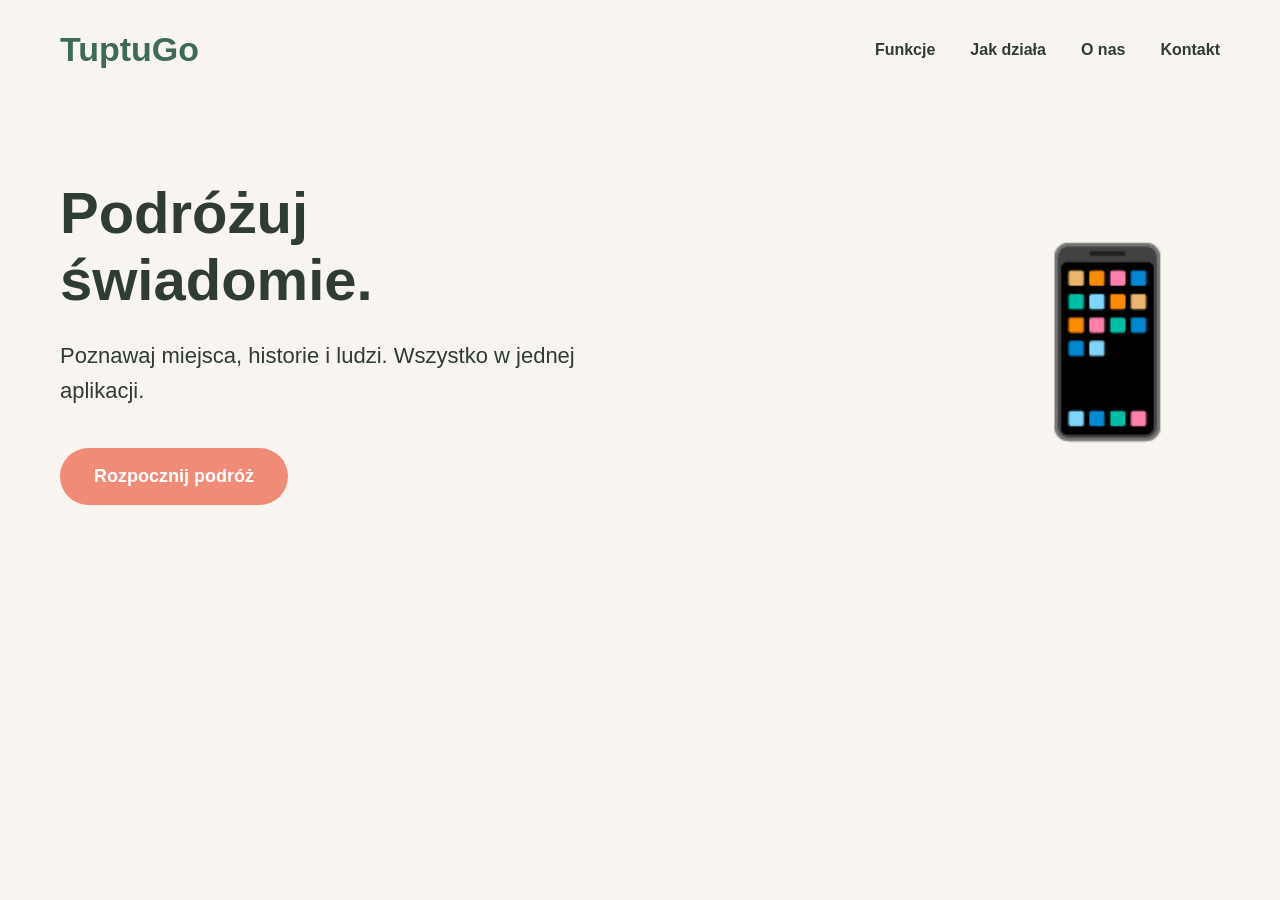
==== index.html @ b32001aa "Pierwszy ekran TuptuGo" ====
<!DOCTYPE html>
<html lang="pl">
<head>
    <meta charset="UTF-8">
    <meta name="viewport" content="width=device-width, initial-scale=1.0">
    <title>TuptuGo</title>

    <link rel="stylesheet" href="style.css">
</head>

<body>

<header>
    <div class="logo">
        TuptuGo
    </div>

    <nav>
        <a href="#">Funkcje</a>
        <a href="#">Jak działa</a>
        <a href="#">O nas</a>
        <a href="#">Kontakt</a>
    </nav>
</header>

<section class="hero">

    <div class="hero-text">

        <h1>Podróżuj świadomie.</h1>

        <p>
            Poznawaj miejsca, historie i ludzi.
            Wszystko w jednej aplikacji.
        </p>

        <button id="startBtn">
            Rozpocznij podróż
        </button>

    </div>

    <div class="hero-phone">

        📱

    </div>

</section>

<script src="app.js"></script>

</body>
</html>
---- style.css ----
*{
    margin:0;
    padding:0;
    box-sizing:border-box;
}

body{
    font-family:Arial, Helvetica, sans-serif;
    background:#F8F5F0;
    color:#2F3B35;
}

header{
    display:flex;
    justify-content:space-between;
    align-items:center;
    padding:30px 60px;
}

.logo{
    font-size:34px;
    font-weight:700;
    color:#3E6A56;
}

nav{
    display:flex;
    gap:35px;
}

nav a{
    text-decoration:none;
    color:#2F3B35;
    font-weight:600;
}

.hero{
    display:flex;
    justify-content:space-between;
    align-items:center;
    padding:80px 60px;
}

.hero-text{
    max-width:520px;
}

.hero-text h1{
    font-size:58px;
    margin-bottom:25px;
}

.hero-text p{
    font-size:22px;
    line-height:1.6;
    margin-bottom:40px;
}

button{
    background:#F08B77;
    color:white;
    border:none;
    padding:18px 34px;
    border-radius:999px;
    font-size:18px;
    font-weight:600;
    cursor:pointer;
}

.hero-phone{
    font-size:180px;
}
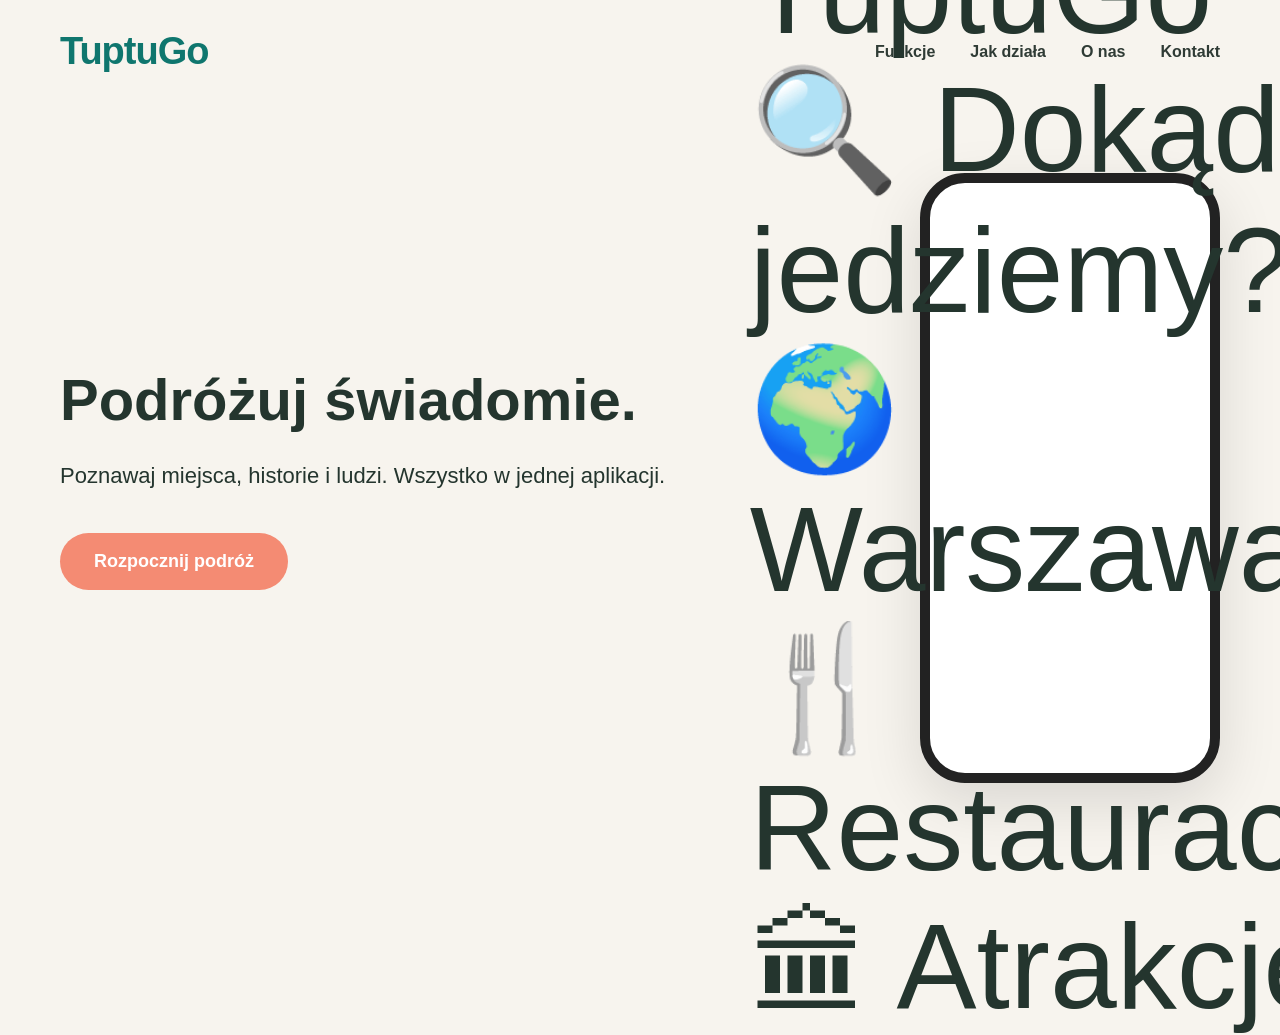
==== commit 92d005f2: "Dodano makietę ekranu aplikacji" ====
--- a/index.html
+++ b/index.html
@@ -42,9 +42,31 @@
 
     <div class="hero-phone">
 
-        📱
+    <div class="phone-screen">
+
+        <div class="phone-header">
+            TuptuGo
+        </div>
+
+        <div class="search-box">
+            🔍 Dokąd jedziemy?
+        </div>
+
+        <div class="trip-card">
+            🌍 Warszawa
+        </div>
+
+        <div class="trip-card">
+            🍴 Restauracje
+        </div>
+
+        <div class="trip-card">
+            🏛 Atrakcje
+        </div>
 
     </div>
+
+</div>
 
 </section>
 
--- a/style.css
+++ b/style.css
@@ -5,9 +5,9 @@
 }
 
 body{
-    font-family:Arial, Helvetica, sans-serif;
-    background:#F8F5F0;
-    color:#2F3B35;
+    font-family:Inter, Arial, Helvetica, sans-serif;
+    background:#F7F4EE;
+    color:#24352E;
 }
 
 header{
@@ -18,9 +18,10 @@
 }
 
 .logo{
-    font-size:34px;
-    font-weight:700;
-    color:#3E6A56;
+    font-size:38px;
+    font-weight:800;
+    color:#0F766E;
+    letter-spacing:-1px;
 }
 
 nav{
@@ -35,14 +36,26 @@
 }
 
 .hero{
+
     display:flex;
     justify-content:space-between;
     align-items:center;
-    padding:80px 60px;
+
+    max-width:1400px;
+
+    margin:auto;
+
+    padding:70px 60px;
+
+    gap:120px;
+
+}
 }
 
 .hero-text{
-    max-width:520px;
+
+    max-width:560px;
+
 }
 
 .hero-text h1{
@@ -57,7 +70,7 @@
 }
 
 button{
-    background:#F08B77;
+    background:#F48B73;
     color:white;
     border:none;
     padding:18px 34px;
@@ -68,5 +81,22 @@
 }
 
 .hero-phone{
-    font-size:180px;
+    width:300px;
+    height:610px;
+
+    background:white;
+
+    border-radius:45px;
+
+    box-shadow:0 20px 60px rgba(0,0,0,.12);
+
+    border:10px solid #222;
+
+    display:flex;
+
+    align-items:center;
+
+    justify-content:center;
+
+    font-size:120px;
 }
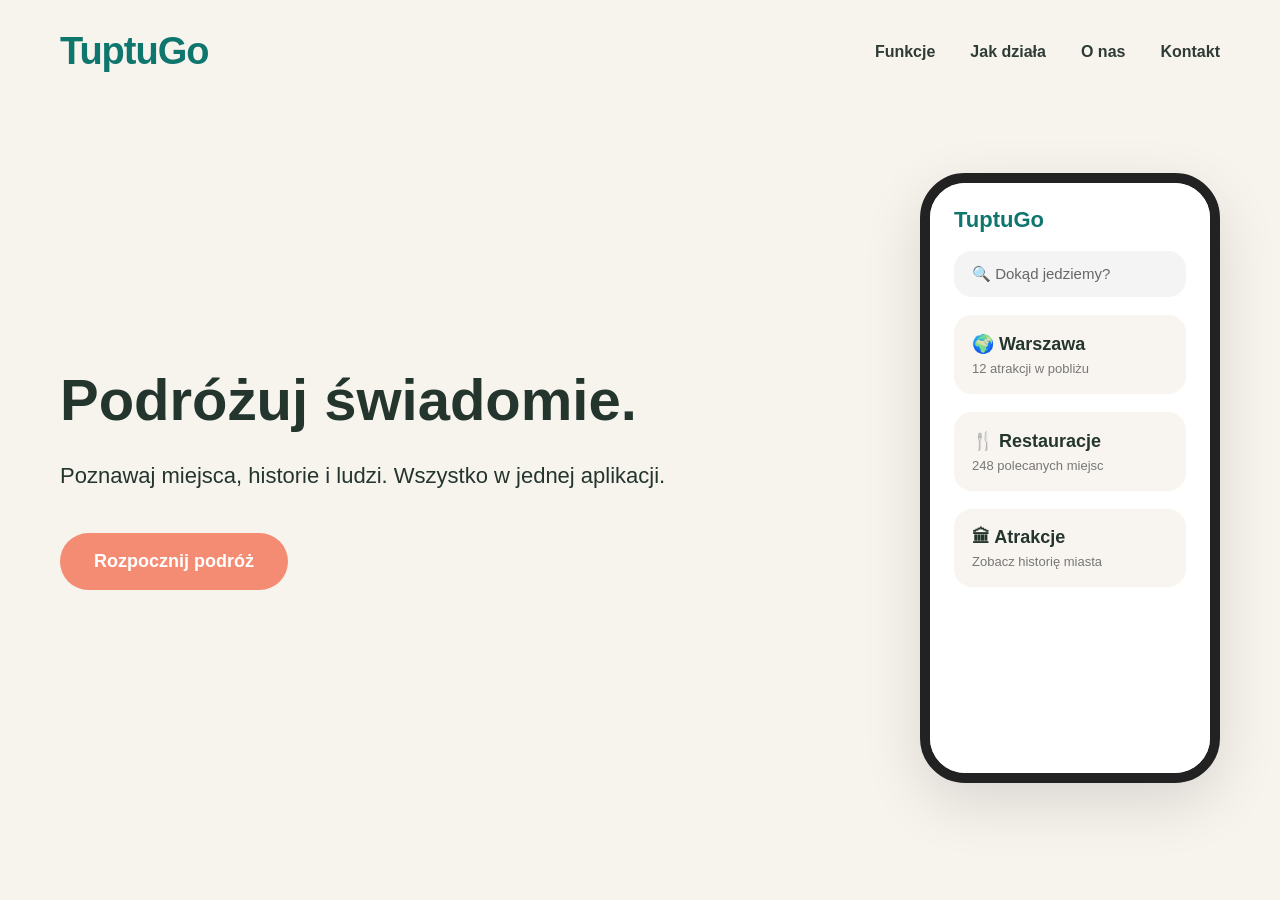
==== commit 575e663b: "Dodano opisy kart na ekranie aplikacji" ====
--- a/index.html
+++ b/index.html
@@ -53,16 +53,19 @@
         </div>
 
         <div class="trip-card">
-            🌍 Warszawa
-        </div>
+    🌍 Warszawa
+    <small>12 atrakcji w pobliżu</small>
+</div>
 
-        <div class="trip-card">
-            🍴 Restauracje
-        </div>
+<div class="trip-card">
+    🍴 Restauracje
+    <small>248 polecanych miejsc</small>
+</div>
 
-        <div class="trip-card">
-            🏛 Atrakcje
-        </div>
+<div class="trip-card">
+    🏛 Atrakcje
+    <small>Zobacz historię miasta</small>
+</div>
 
     </div>
 
--- a/style.css
+++ b/style.css
@@ -99,4 +99,44 @@
     justify-content:center;
 
     font-size:120px;
+}
+.phone-screen{
+    width:100%;
+    height:100%;
+    background:white;
+    border-radius:35px;
+    padding:24px;
+    display:flex;
+    flex-direction:column;
+    gap:18px;
+    overflow:hidden;
+}
+
+.phone-header{
+    font-size:22px;
+    font-weight:700;
+    color:#0F766E;
+}
+
+.search-box{
+    background:#F4F4F4;
+    border-radius:18px;
+    padding:14px 18px;
+    color:#666;
+    font-size:15px;
+}
+
+.trip-card{
+    background:#F8F5F0;
+    border-radius:18px;
+    padding:18px;
+    font-size:18px;
+    font-weight:600;
+}
+.trip-card small{
+    display:block;
+    margin-top:6px;
+    font-size:13px;
+    color:#777;
+    font-weight:400;
 }
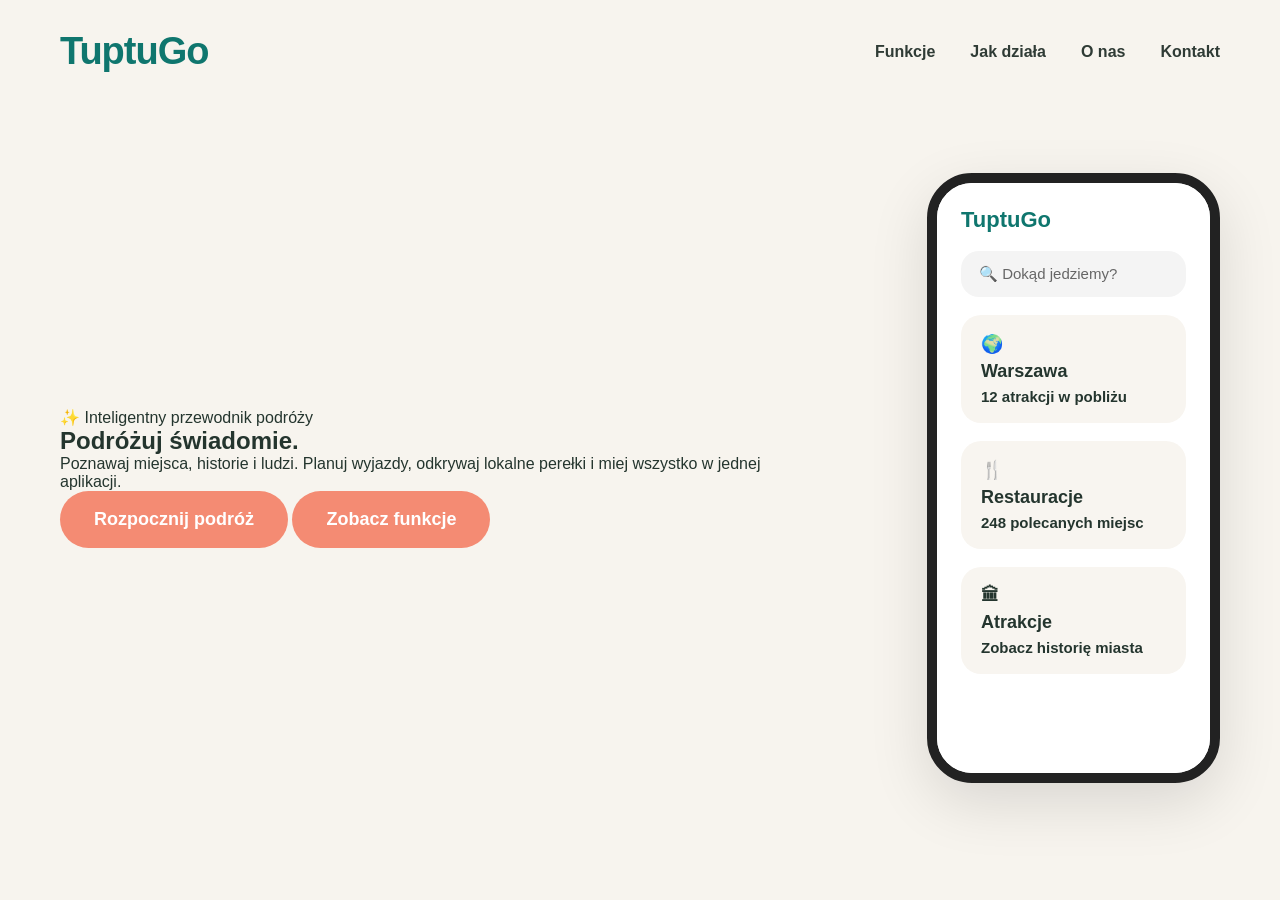
==== commit 3aa97732: "Przebudowano sekcję główną strony" ====
--- a/index.html
+++ b/index.html
@@ -25,51 +25,65 @@
 
 <section class="hero">
 
-    <div class="hero-text">
+    <div class="hero-left">
 
-        <h1>Podróżuj świadomie.</h1>
+        <span class="badge">
+            ✨ Inteligentny przewodnik podróży
+        </span>
+
+        <h1>
+            Podróżuj świadomie.
+        </h1>
 
         <p>
             Poznawaj miejsca, historie i ludzi.
-            Wszystko w jednej aplikacji.
+            Planuj wyjazdy, odkrywaj lokalne perełki i miej wszystko w jednej aplikacji.
         </p>
 
-        <button id="startBtn">
-            Rozpocznij podróż
-        </button>
+        <div class="hero-buttons">
+
+            <button id="startBtn">
+                Rozpocznij podróż
+            </button>
+
+            <button class="secondary-btn">
+                Zobacz funkcje
+            </button>
+
+        </div>
 
     </div>
 
     <div class="hero-phone">
 
-    <div class="phone-screen">
+        <div class="phone-screen">
 
-        <div class="phone-header">
-            TuptuGo
+            <div class="phone-header">
+                TuptuGo
+            </div>
+
+            <div class="search-box">
+                🔍 Dokąd jedziemy?
+            </div>
+
+            <div class="trip-card">
+                🌍 <strong>Warszawa</strong>
+                <small>12 atrakcji w pobliżu</small>
+            </div>
+
+            <div class="trip-card">
+                🍴 <strong>Restauracje</strong>
+                <small>248 polecanych miejsc</small>
+            </div>
+
+            <div class="trip-card">
+                🏛 <strong>Atrakcje</strong>
+                <small>Zobacz historię miasta</small>
+            </div>
+
         </div>
 
-        <div class="search-box">
-            🔍 Dokąd jedziemy?
-        </div>
-
-        <div class="trip-card">
-    🌍 Warszawa
-    <small>12 atrakcji w pobliżu</small>
-</div>
-
-<div class="trip-card">
-    🍴 Restauracje
-    <small>248 polecanych miejsc</small>
-</div>
-
-<div class="trip-card">
-    🏛 Atrakcje
-    <small>Zobacz historię miasta</small>
-</div>
-
     </div>
-
-</div>
 
 </section>
 
--- a/style.css
+++ b/style.css
@@ -128,15 +128,29 @@
 
 .trip-card{
     background:#F8F5F0;
-    border-radius:18px;
-    padding:18px;
+    border-radius:20px;
+    padding:18px 20px;
+
+    display:flex;
+    flex-direction:column;
+
+    gap:6px;
+
     font-size:18px;
     font-weight:600;
+
+    transition:.25s;
+}
+
+.trip-card:hover{
+    transform:translateY(-3px);
+    box-shadow:0 10px 25px rgba(0,0,0,.08);
+}
 }
 .trip-card small{
-    display:block;
-    margin-top:6px;
     font-size:13px;
-    color:#777;
-    font-weight:400;
+    color:#7B7B7B;
+    font-weight:500;
+    line-height:1.4;
+}
 }
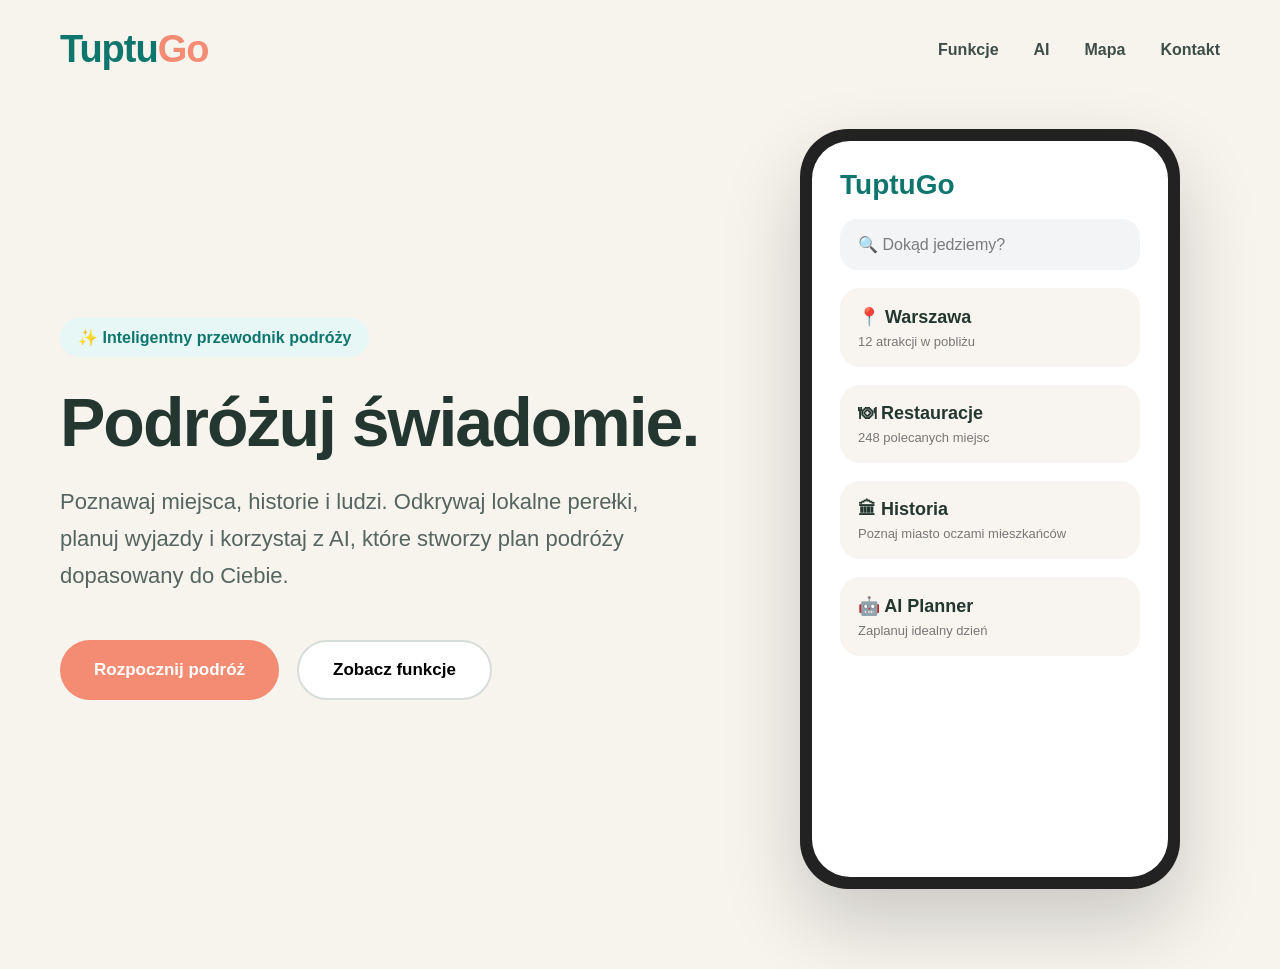
==== commit df3ac0c7: "Hero v2 – nowy ekran główny TuptuGo" ====
--- a/index.html
+++ b/index.html
@@ -1,35 +1,49 @@
 <!DOCTYPE html>
 <html lang="pl">
+
 <head>
+
     <meta charset="UTF-8">
+
     <meta name="viewport" content="width=device-width, initial-scale=1.0">
+
     <title>TuptuGo</title>
 
     <link rel="stylesheet" href="style.css">
+
 </head>
 
 <body>
 
 <header>
+
     <div class="logo">
-        TuptuGo
+
+        <span style="color:#0F766E;">Tuptu</span><span style="color:#F48B73;">Go</span>
+
     </div>
 
     <nav>
+
         <a href="#">Funkcje</a>
-        <a href="#">Jak działa</a>
-        <a href="#">O nas</a>
+
+        <a href="#">AI</a>
+
+        <a href="#">Mapa</a>
+
         <a href="#">Kontakt</a>
+
     </nav>
+
 </header>
 
 <section class="hero">
 
     <div class="hero-left">
 
-        <span class="badge">
+        <div class="badge">
             ✨ Inteligentny przewodnik podróży
-        </span>
+        </div>
 
         <h1>
             Podróżuj świadomie.
@@ -37,7 +51,8 @@
 
         <p>
             Poznawaj miejsca, historie i ludzi.
-            Planuj wyjazdy, odkrywaj lokalne perełki i miej wszystko w jednej aplikacji.
+            Odkrywaj lokalne perełki, planuj wyjazdy i korzystaj z AI,
+            które stworzy plan podróży dopasowany do Ciebie.
         </p>
 
         <div class="hero-buttons">
@@ -67,18 +82,23 @@
             </div>
 
             <div class="trip-card">
-                🌍 <strong>Warszawa</strong>
+                <strong>📍 Warszawa</strong>
                 <small>12 atrakcji w pobliżu</small>
             </div>
 
             <div class="trip-card">
-                🍴 <strong>Restauracje</strong>
+                <strong>🍽 Restauracje</strong>
                 <small>248 polecanych miejsc</small>
             </div>
 
             <div class="trip-card">
-                🏛 <strong>Atrakcje</strong>
-                <small>Zobacz historię miasta</small>
+                <strong>🏛 Historia</strong>
+                <small>Poznaj miasto oczami mieszkańców</small>
+            </div>
+
+            <div class="trip-card">
+                <strong>🤖 AI Planner</strong>
+                <small>Zaplanuj idealny dzień</small>
             </div>
 
         </div>
@@ -90,4 +110,5 @@
 <script src="app.js"></script>
 
 </body>
+
 </html>
--- a/style.css
+++ b/style.css
@@ -1,3 +1,7 @@
+/* =========================
+   TuptuGo Hero v2
+========================= */
+
 *{
     margin:0;
     padding:0;
@@ -5,152 +9,314 @@
 }
 
 body{
-    font-family:Inter, Arial, Helvetica, sans-serif;
+
+    font-family:Inter,Arial,sans-serif;
+
     background:#F7F4EE;
-    color:#24352E;
+
+    color:#23362F;
+
+}
+
+a{
+    text-decoration:none;
+    color:inherit;
+}
+
+button{
+    font-family:inherit;
 }
 
 header{
-    display:flex;
+
+    width:100%;
+
+    max-width:1400px;
+
+    margin:auto;
+
+    padding:28px 60px;
+
+    display:flex;
+
     justify-content:space-between;
+
     align-items:center;
-    padding:30px 60px;
+
 }
 
 .logo{
+
     font-size:38px;
+
     font-weight:800;
-    color:#0F766E;
+
+    color:#0F766E;
+
     letter-spacing:-1px;
+
 }
 
 nav{
-    display:flex;
+
+    display:flex;
+
     gap:35px;
+
 }
 
 nav a{
-    text-decoration:none;
-    color:#2F3B35;
+
     font-weight:600;
+
+    color:#3F4D48;
+
+    transition:.25s;
+
+}
+
+nav a:hover{
+
+    color:#0F766E;
+
 }
 
 .hero{
 
-    display:flex;
-    justify-content:space-between;
+    width:100%;
+
+    max-width:1400px;
+
+    margin:auto;
+
+    min-height:calc(100vh - 90px);
+
+    display:grid;
+
+    grid-template-columns:1fr 420px;
+
     align-items:center;
 
-    max-width:1400px;
-
-    margin:auto;
-
-    padding:70px 60px;
-
-    gap:120px;
-
-}
-}
-
-.hero-text{
-
-    max-width:560px;
-
-}
-
-.hero-text h1{
-    font-size:58px;
-    margin-bottom:25px;
-}
-
-.hero-text p{
+    gap:80px;
+
+    padding:30px 60px 80px;
+
+}
+
+.hero-left{
+
+    display:flex;
+
+    flex-direction:column;
+
+}
+
+.badge{
+
+    display:inline-flex;
+
+    align-items:center;
+
+    width:max-content;
+
+    padding:10px 18px;
+
+    border-radius:999px;
+
+    background:#E7F7F5;
+
+    color:#0F766E;
+
+    font-weight:700;
+
+    margin-bottom:30px;
+
+}
+
+.hero-left h1{
+
+    font-size:68px;
+
+    line-height:1.05;
+
+    margin-bottom:24px;
+
+    letter-spacing:-2px;
+
+}
+
+.hero-left p{
+
     font-size:22px;
-    line-height:1.6;
-    margin-bottom:40px;
-}
-
-button{
+
+    line-height:1.7;
+
+    color:#55645F;
+
+    max-width:620px;
+
+    margin-bottom:45px;
+
+}
+
+.hero-buttons{
+
+    display:flex;
+
+    gap:18px;
+
+}
+
+#startBtn{
+
     background:#F48B73;
+
     color:white;
+
     border:none;
+
     padding:18px 34px;
+
     border-radius:999px;
+
+    font-size:17px;
+
+    font-weight:700;
+
+    cursor:pointer;
+
+    transition:.25s;
+
+}
+
+#startBtn:hover{
+
+    transform:translateY(-3px);
+
+    box-shadow:0 12px 25px rgba(244,139,115,.35);
+
+}
+
+.secondary-btn{
+
+    background:white;
+
+    border:2px solid #D7DDD8;
+
+    padding:18px 34px;
+
+    border-radius:999px;
+
+    font-size:17px;
+
+    font-weight:700;
+
+    cursor:pointer;
+
+    transition:.25s;
+
+}
+
+.secondary-btn:hover{
+
+    border-color:#0F766E;
+
+    color:#0F766E;
+
+}
+
+.hero-phone{
+
+    width:380px;
+
+    height:760px;
+
+    background:#222;
+
+    border-radius:48px;
+
+    padding:12px;
+
+    box-shadow:0 35px 80px rgba(0,0,0,.18);
+
+}
+
+.phone-screen{
+
+    width:100%;
+
+    height:100%;
+
+    background:white;
+
+    border-radius:38px;
+
+    padding:28px;
+
+    display:flex;
+
+    flex-direction:column;
+
+    gap:18px;
+
+}
+
+.phone-header{
+
+    font-size:28px;
+
+    font-weight:800;
+
+    color:#0F766E;
+
+}
+
+.search-box{
+
+    background:#F3F4F6;
+
+    border-radius:18px;
+
+    padding:16px 18px;
+
+    color:#7B7B7B;
+
+}
+
+.trip-card{
+
+    background:#F8F5F0;
+
+    border-radius:20px;
+
+    padding:18px;
+
+    display:flex;
+
+    flex-direction:column;
+
+    gap:6px;
+
+    transition:.25s;
+
+}
+
+.trip-card:hover{
+
+    transform:translateY(-4px);
+
+}
+
+.trip-card strong{
+
     font-size:18px;
-    font-weight:600;
-    cursor:pointer;
-}
-
-.hero-phone{
-    width:300px;
-    height:610px;
-
-    background:white;
-
-    border-radius:45px;
-
-    box-shadow:0 20px 60px rgba(0,0,0,.12);
-
-    border:10px solid #222;
-
-    display:flex;
-
-    align-items:center;
-
-    justify-content:center;
-
-    font-size:120px;
-}
-.phone-screen{
-    width:100%;
-    height:100%;
-    background:white;
-    border-radius:35px;
-    padding:24px;
-    display:flex;
-    flex-direction:column;
-    gap:18px;
-    overflow:hidden;
-}
-
-.phone-header{
-    font-size:22px;
-    font-weight:700;
-    color:#0F766E;
-}
-
-.search-box{
-    background:#F4F4F4;
-    border-radius:18px;
-    padding:14px 18px;
-    color:#666;
-    font-size:15px;
-}
-
-.trip-card{
-    background:#F8F5F0;
-    border-radius:20px;
-    padding:18px 20px;
-
-    display:flex;
-    flex-direction:column;
-
-    gap:6px;
-
-    font-size:18px;
-    font-weight:600;
-
-    transition:.25s;
-}
-
-.trip-card:hover{
-    transform:translateY(-3px);
-    box-shadow:0 10px 25px rgba(0,0,0,.08);
-}
-}
+
+}
+
 .trip-card small{
+
+    color:#777;
+
     font-size:13px;
-    color:#7B7B7B;
-    font-weight:500;
-    line-height:1.4;
-}
+
 }
